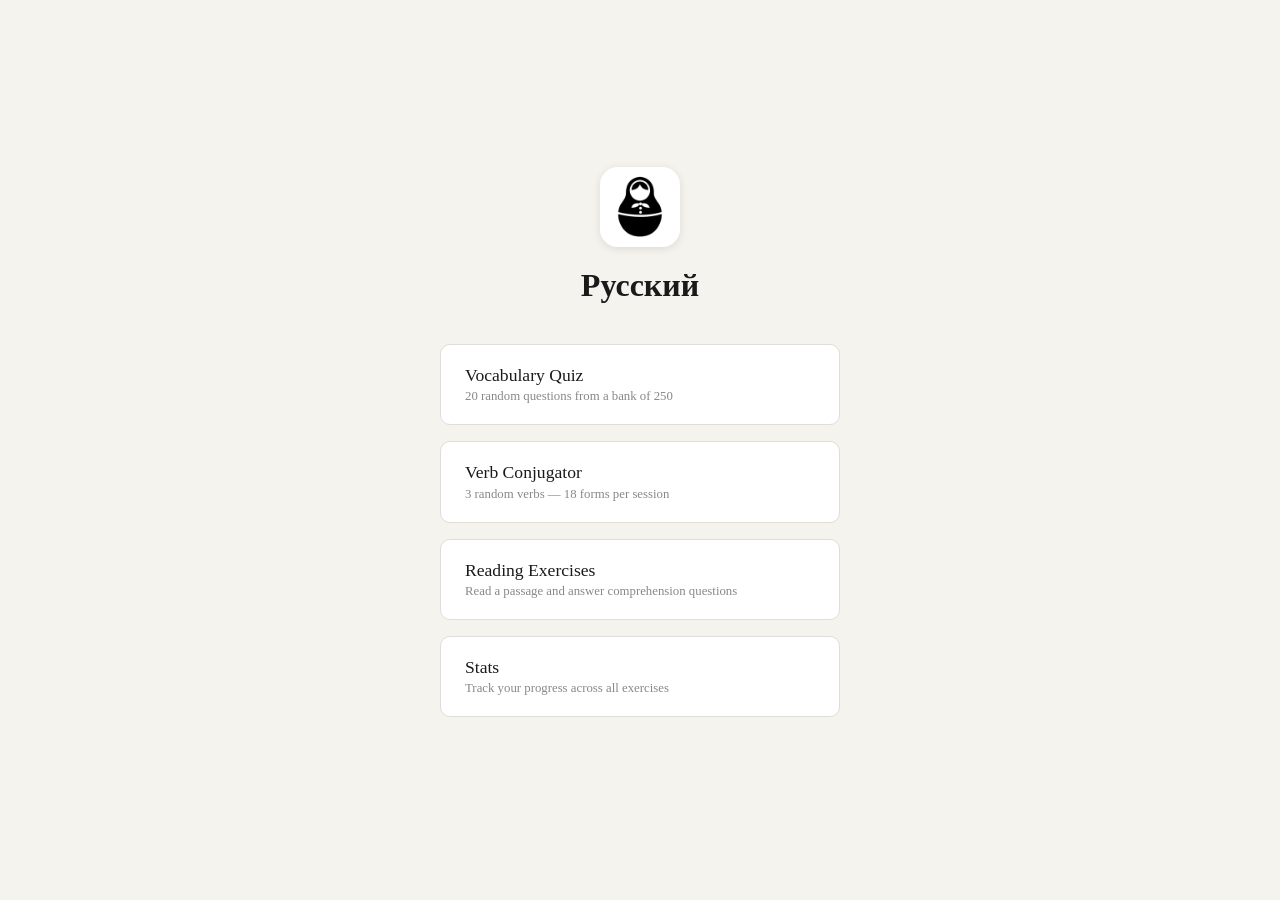
==== index.html @ ade02b37 "Add files via upload" ====
<!DOCTYPE html>
<html lang="en">
<head>
<meta charset="UTF-8">
<meta name="viewport" content="width=device-width, initial-scale=1.0">
<title>Русский</title>
<link rel="manifest" href="manifest.json">
<meta name="apple-mobile-web-app-capable" content="yes">
<meta name="apple-mobile-web-app-status-bar-style" content="default">
<meta name="apple-mobile-web-app-title" content="Русский">
<meta name="theme-color" content="#f5f3ee">
<style>
  * { box-sizing: border-box; margin: 0; padding: 0; }
  body {
    font-family: Georgia, serif;
    background: #f5f3ee;
    color: #1a1a1a;
    min-height: 100vh;
    display: flex;
    align-items: center;
    justify-content: center;
    padding: 2rem 1rem;
  }
  .container { width: 100%; max-width: 400px; text-align: center; }
  h1 { font-size: 2rem; font-weight: bold; margin-bottom: 2.5rem; }
  .app-icon { width: 80px; height: 80px; border-radius: 18px; margin-bottom: 1rem; box-shadow: 0 2px 8px rgba(0,0,0,0.1); }
  .tool-link {
    display: block;
    background: #fff;
    border: 1px solid #e0ddd6;
    border-radius: 10px;
    padding: 1.25rem 1.5rem;
    margin-bottom: 1rem;
    text-decoration: none;
    color: #1a1a1a;
    text-align: left;
    transition: background 0.15s, border-color 0.15s;
  }
  .tool-link:hover { background: #f0ede6; border-color: #bbb; }
  .tool-title { font-size: 1.1rem; margin-bottom: 0.2rem; }
  .tool-desc { font-size: 0.8rem; color: #888; }
</style>
</head>
<body>
<div class="container">
  <img src="icon.png" alt="Русский" class="app-icon">
  <h1>Русский</h1>
  <a class="tool-link" href="ch123_quiz.html">
    <div class="tool-title">Vocabulary Quiz</div>
    <div class="tool-desc">20 random questions from a bank of 250</div>
  </a>
  <a class="tool-link" href="russian_verb_conjugator.html">
    <div class="tool-title">Verb Conjugator</div>
    <div class="tool-desc">3 random verbs — 18 forms per session</div>
  </a>
  <a class="tool-link" href="reading.html">
    <div class="tool-title">Reading Exercises</div>
    <div class="tool-desc">Read a passage and answer comprehension questions</div>
  </a>
  <a class="tool-link" href="stats.html">
    <div class="tool-title">Stats</div>
    <div class="tool-desc">Track your progress across all exercises</div>
  </a>
</div>
<script>
  if ('serviceWorker' in navigator) {
    navigator.serviceWorker.register('/russian-tools/sw.js');
  }
</script>
</body>
</html>
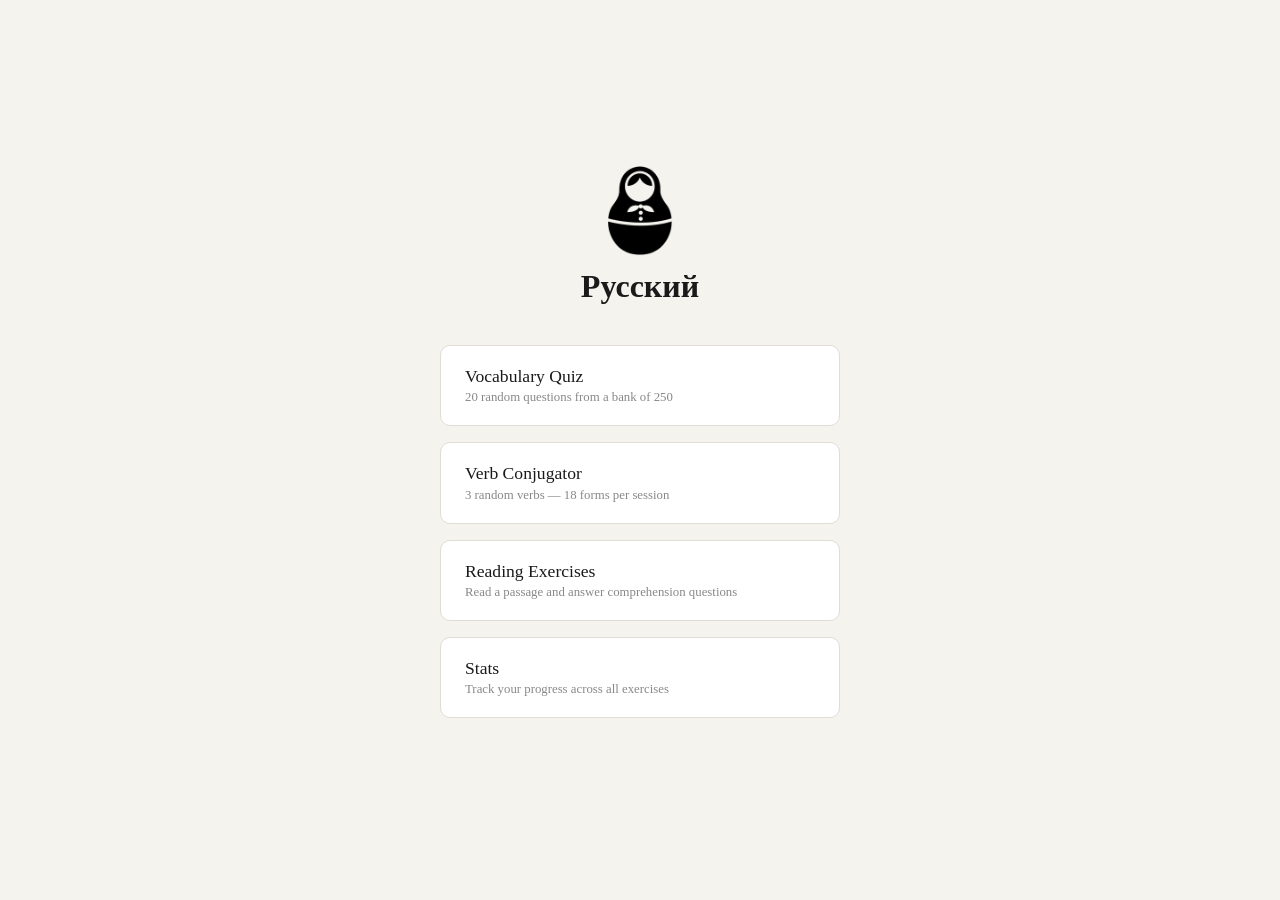
==== commit 891cae26: "Add files via upload" ====
--- a/index.html
+++ b/index.html
@@ -23,7 +23,7 @@
   }
   .container { width: 100%; max-width: 400px; text-align: center; }
   h1 { font-size: 2rem; font-weight: bold; margin-bottom: 2.5rem; }
-  .app-icon { width: 80px; height: 80px; border-radius: 18px; margin-bottom: 1rem; box-shadow: 0 2px 8px rgba(0,0,0,0.1); }
+  .app-icon { width: 90px; height: 90px; margin-bottom: 0.75rem; display: block; margin-left: auto; margin-right: auto; object-fit: contain; }
   .tool-link {
     display: block;
     background: #fff;
@@ -43,7 +43,7 @@
 </head>
 <body>
 <div class="container">
-  <img src="icon.png" alt="Русский" class="app-icon">
+  <img src="matryoshka.png" alt="Русский" class="app-icon">
   <h1>Русский</h1>
   <a class="tool-link" href="ch123_quiz.html">
     <div class="tool-title">Vocabulary Quiz</div>
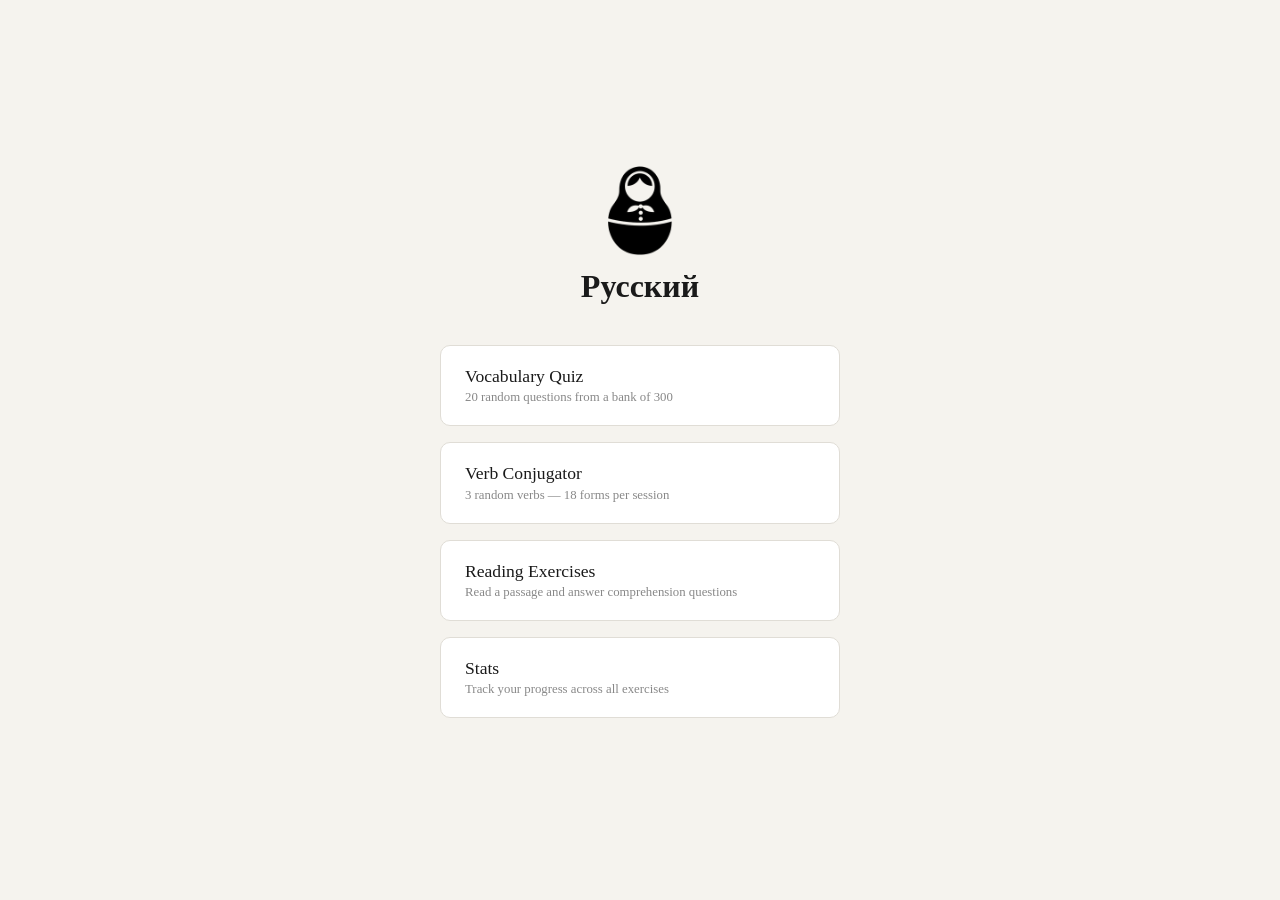
==== commit 2a108881: "Add files via upload" ====
--- a/index.html
+++ b/index.html
@@ -47,7 +47,7 @@
   <h1>Русский</h1>
   <a class="tool-link" href="ch123_quiz.html">
     <div class="tool-title">Vocabulary Quiz</div>
-    <div class="tool-desc">20 random questions from a bank of 250</div>
+    <div class="tool-desc">20 random questions from a bank of 300</div>
   </a>
   <a class="tool-link" href="russian_verb_conjugator.html">
     <div class="tool-title">Verb Conjugator</div>
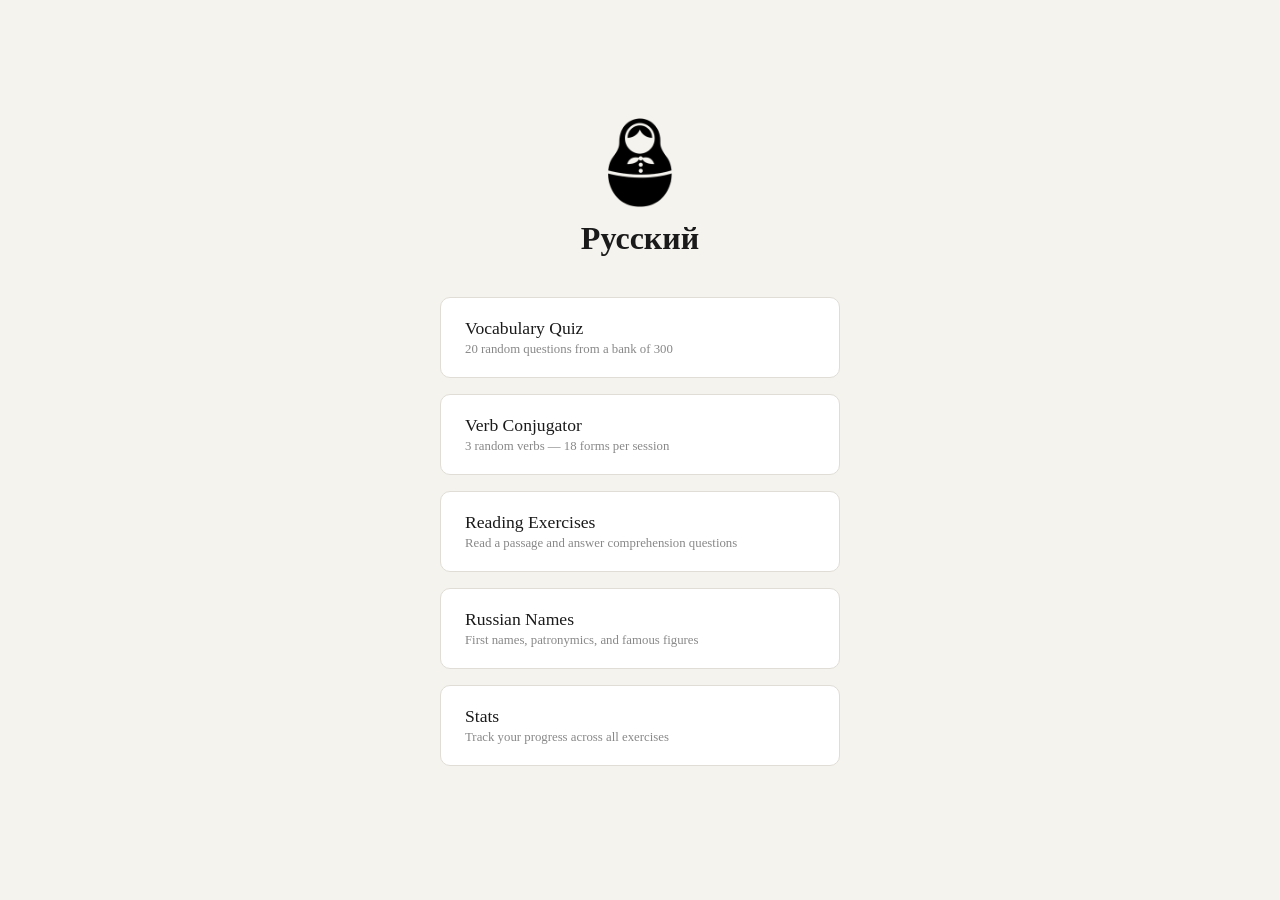
==== commit 51fa1a8b: "Add files via upload" ====
--- a/index.html
+++ b/index.html
@@ -57,6 +57,10 @@
     <div class="tool-title">Reading Exercises</div>
     <div class="tool-desc">Read a passage and answer comprehension questions</div>
   </a>
+  <a class="tool-link" href="names.html">
+    <div class="tool-title">Russian Names</div>
+    <div class="tool-desc">First names, patronymics, and famous figures</div>
+  </a>
   <a class="tool-link" href="stats.html">
     <div class="tool-title">Stats</div>
     <div class="tool-desc">Track your progress across all exercises</div>
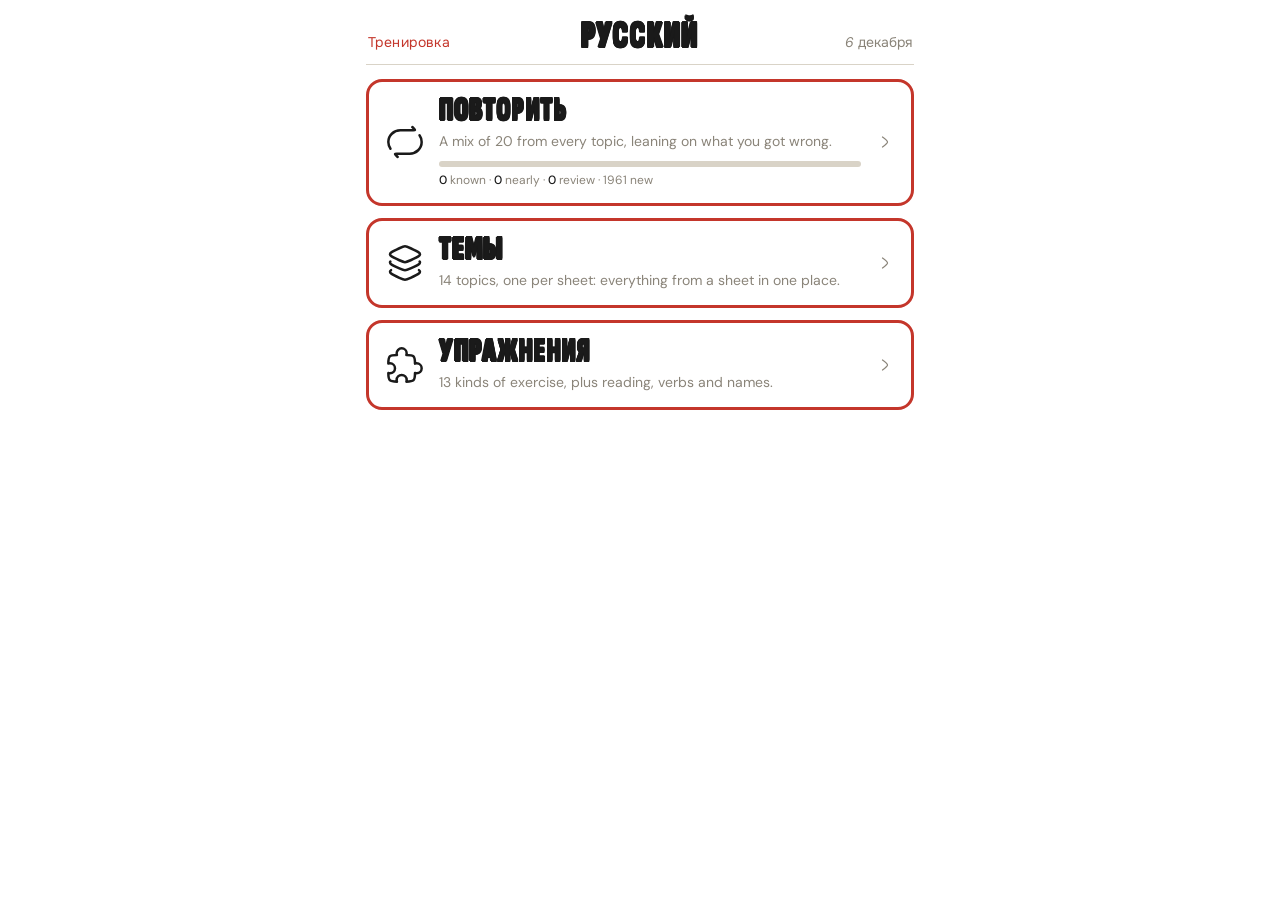
==== commit 4f74d50c: "Add files via upload" ====
--- a/index.html
+++ b/index.html
@@ -1,75 +1,35 @@
 <!DOCTYPE html>
-<html lang="en">
+<html lang="ru">
 <head>
-<meta charset="UTF-8">
-<meta name="viewport" content="width=device-width, initial-scale=1.0">
+<meta charset="utf-8">
+<meta name="viewport" content="width=device-width, initial-scale=1, viewport-fit=cover">
 <title>Русский</title>
 <link rel="manifest" href="manifest.json">
+<link rel="apple-touch-icon" href="icon.png">
 <meta name="apple-mobile-web-app-capable" content="yes">
 <meta name="apple-mobile-web-app-status-bar-style" content="default">
 <meta name="apple-mobile-web-app-title" content="Русский">
-<meta name="theme-color" content="#f5f3ee">
-<style>
-  * { box-sizing: border-box; margin: 0; padding: 0; }
-  body {
-    font-family: Georgia, serif;
-    background: #f5f3ee;
-    color: #1a1a1a;
-    min-height: 100vh;
-    display: flex;
-    align-items: center;
-    justify-content: center;
-    padding: 2rem 1rem;
-  }
-  .container { width: 100%; max-width: 400px; text-align: center; }
-  h1 { font-size: 2rem; font-weight: bold; margin-bottom: 2.5rem; }
-  .app-icon { width: 90px; height: 90px; margin-bottom: 0.75rem; display: block; margin-left: auto; margin-right: auto; object-fit: contain; }
-  .tool-link {
-    display: block;
-    background: #fff;
-    border: 1px solid #e0ddd6;
-    border-radius: 10px;
-    padding: 1.25rem 1.5rem;
-    margin-bottom: 1rem;
-    text-decoration: none;
-    color: #1a1a1a;
-    text-align: left;
-    transition: background 0.15s, border-color 0.15s;
-  }
-  .tool-link:hover { background: #f0ede6; border-color: #bbb; }
-  .tool-title { font-size: 1.1rem; margin-bottom: 0.2rem; }
-  .tool-desc { font-size: 0.8rem; color: #888; }
-</style>
+<meta name="theme-color" content="#ffffff">
+<link rel="stylesheet" href="css/fonts.css">
+<link rel="stylesheet" href="css/app.css">
 </head>
 <body>
-<div class="container">
-  <img src="matryoshka.png" alt="Русский" class="app-icon">
-  <h1>Русский</h1>
-  <a class="tool-link" href="ch123_quiz.html">
-    <div class="tool-title">Vocabulary Quiz</div>
-    <div class="tool-desc">20 random questions from a bank of 300</div>
-  </a>
-  <a class="tool-link" href="russian_verb_conjugator.html">
-    <div class="tool-title">Verb Conjugator</div>
-    <div class="tool-desc">3 random verbs — 18 forms per session</div>
-  </a>
-  <a class="tool-link" href="reading.html">
-    <div class="tool-title">Reading Exercises</div>
-    <div class="tool-desc">Read a passage and answer comprehension questions</div>
-  </a>
-  <a class="tool-link" href="names.html">
-    <div class="tool-title">Russian Names</div>
-    <div class="tool-desc">First names, patronymics, and famous figures</div>
-  </a>
-  <a class="tool-link" href="stats.html">
-    <div class="tool-title">Stats</div>
-    <div class="tool-desc">Track your progress across all exercises</div>
-  </a>
-</div>
+<div class="wrap" id="app"></div>
+<script src="js/icons.js"></script>
+<script src="js/common.js"></script>
+<script src="data/bank.js"></script>
+<script src="data/names.js"></script>
+<script src="js/names-bank.js"></script>
 <script>
-  if ('serviceWorker' in navigator) {
-    navigator.serviceWorker.register('/russian-tools/sw.js');
-  }
+// Home: the three ways in.
+const MONTHS = ['января', 'февраля', 'марта', 'апреля', 'мая', 'июня', 'июля', 'августа', 'сентября', 'октября', 'ноября', 'декабря'];
+const today = new Date();
+const main = BANK.filter(i => i.topic !== 'penguin');
+
+$('#app').innerHTML = header('Русский', `${today.getDate()} ${MONTHS[today.getMonth()]}`, '') +
+  card('quiz.html#review', 'review', 'Повторить', 'A mix of 20 from every topic, leaning on what you got wrong.', bar(progress(NS, main.map(i => i.id)))) +
+  card('topics.html', 'topics', 'Темы', `${TOPICS.length - 1} topics, one per sheet: everything from a sheet in one place.`) +
+  card('exercises.html', 'types', 'Упражнения', `${TYPES.length} kinds of exercise, plus reading, verbs and names.`);
 </script>
 </body>
 </html>
--- a/css/fonts.css
+++ b/css/fonts.css
@@ -0,0 +1,177 @@
+/* House fonts (fontsource), latin + cyrillic subsets. */
+@font-face {
+  font-family: 'DM Sans';
+  font-style: normal;
+  font-display: swap;
+  font-weight: 400;
+  src:url(../fonts/dm-sans-latin-ext-400-normal.woff2) format('woff2');
+  unicode-range: U+0100-02BA,U+02BD-02C5,U+02C7-02CC,U+02CE-02D7,U+02DD-02FF,U+0304,U+0308,U+0329,U+1D00-1DBF,U+1E00-1E9F,U+1EF2-1EFF,U+2020,U+20A0-20AB,U+20AD-20C0,U+2113,U+2C60-2C7F,U+A720-A7FF;
+}
+@font-face {
+  font-family: 'DM Sans';
+  font-style: normal;
+  font-display: swap;
+  font-weight: 400;
+  src:url(../fonts/dm-sans-latin-400-normal.woff2) format('woff2');
+  unicode-range: U+0000-00FF,U+0131,U+0152-0153,U+02BB-02BC,U+02C6,U+02DA,U+02DC,U+0304,U+0308,U+0329,U+2000-206F,U+20AC,U+2122,U+2191,U+2193,U+2212,U+2215,U+FEFF,U+FFFD;
+}
+@font-face {
+  font-family: 'DM Sans';
+  font-style: normal;
+  font-display: swap;
+  font-weight: 500;
+  src:url(../fonts/dm-sans-latin-ext-500-normal.woff2) format('woff2');
+  unicode-range: U+0100-02BA,U+02BD-02C5,U+02C7-02CC,U+02CE-02D7,U+02DD-02FF,U+0304,U+0308,U+0329,U+1D00-1DBF,U+1E00-1E9F,U+1EF2-1EFF,U+2020,U+20A0-20AB,U+20AD-20C0,U+2113,U+2C60-2C7F,U+A720-A7FF;
+}
+@font-face {
+  font-family: 'DM Sans';
+  font-style: normal;
+  font-display: swap;
+  font-weight: 500;
+  src:url(../fonts/dm-sans-latin-500-normal.woff2) format('woff2');
+  unicode-range: U+0000-00FF,U+0131,U+0152-0153,U+02BB-02BC,U+02C6,U+02DA,U+02DC,U+0304,U+0308,U+0329,U+2000-206F,U+20AC,U+2122,U+2191,U+2193,U+2212,U+2215,U+FEFF,U+FFFD;
+}
+@font-face {
+  font-family: 'DM Sans';
+  font-style: italic;
+  font-display: swap;
+  font-weight: 400;
+  src:url(../fonts/dm-sans-latin-ext-400-italic.woff2) format('woff2');
+  unicode-range: U+0100-02BA,U+02BD-02C5,U+02C7-02CC,U+02CE-02D7,U+02DD-02FF,U+0304,U+0308,U+0329,U+1D00-1DBF,U+1E00-1E9F,U+1EF2-1EFF,U+2020,U+20A0-20AB,U+20AD-20C0,U+2113,U+2C60-2C7F,U+A720-A7FF;
+}
+@font-face {
+  font-family: 'DM Sans';
+  font-style: italic;
+  font-display: swap;
+  font-weight: 400;
+  src:url(../fonts/dm-sans-latin-400-italic.woff2) format('woff2');
+  unicode-range: U+0000-00FF,U+0131,U+0152-0153,U+02BB-02BC,U+02C6,U+02DA,U+02DC,U+0304,U+0308,U+0329,U+2000-206F,U+20AC,U+2122,U+2191,U+2193,U+2212,U+2215,U+FEFF,U+FFFD;
+}
+@font-face {
+  font-family: 'Onest';
+  font-style: normal;
+  font-display: swap;
+  font-weight: 400;
+  src:url(../fonts/onest-cyrillic-ext-400-normal.woff2) format('woff2');
+  unicode-range: U+0460-052F,U+1C80-1C8A,U+20B4,U+2DE0-2DFF,U+A640-A69F,U+FE2E-FE2F;
+}
+@font-face {
+  font-family: 'Onest';
+  font-style: normal;
+  font-display: swap;
+  font-weight: 400;
+  src:url(../fonts/onest-cyrillic-400-normal.woff2) format('woff2');
+  unicode-range: U+0301,U+0400-045F,U+0490-0491,U+04B0-04B1,U+2116;
+}
+@font-face {
+  font-family: 'Onest';
+  font-style: normal;
+  font-display: swap;
+  font-weight: 400;
+  src:url(../fonts/onest-latin-ext-400-normal.woff2) format('woff2');
+  unicode-range: U+0100-02BA,U+02BD-02C5,U+02C7-02CC,U+02CE-02D7,U+02DD-02FF,U+0304,U+0308,U+0329,U+1D00-1DBF,U+1E00-1E9F,U+1EF2-1EFF,U+2020,U+20A0-20AB,U+20AD-20C0,U+2113,U+2C60-2C7F,U+A720-A7FF;
+}
+@font-face {
+  font-family: 'Onest';
+  font-style: normal;
+  font-display: swap;
+  font-weight: 400;
+  src:url(../fonts/onest-latin-400-normal.woff2) format('woff2');
+  unicode-range: U+0000-00FF,U+0131,U+0152-0153,U+02BB-02BC,U+02C6,U+02DA,U+02DC,U+0304,U+0308,U+0329,U+2000-206F,U+20AC,U+2122,U+2191,U+2193,U+2212,U+2215,U+FEFF,U+FFFD;
+}
+@font-face {
+  font-family: 'Onest';
+  font-style: normal;
+  font-display: swap;
+  font-weight: 500;
+  src:url(../fonts/onest-cyrillic-ext-500-normal.woff2) format('woff2');
+  unicode-range: U+0460-052F,U+1C80-1C8A,U+20B4,U+2DE0-2DFF,U+A640-A69F,U+FE2E-FE2F;
+}
+@font-face {
+  font-family: 'Onest';
+  font-style: normal;
+  font-display: swap;
+  font-weight: 500;
+  src:url(../fonts/onest-cyrillic-500-normal.woff2) format('woff2');
+  unicode-range: U+0301,U+0400-045F,U+0490-0491,U+04B0-04B1,U+2116;
+}
+@font-face {
+  font-family: 'Onest';
+  font-style: normal;
+  font-display: swap;
+  font-weight: 500;
+  src:url(../fonts/onest-latin-ext-500-normal.woff2) format('woff2');
+  unicode-range: U+0100-02BA,U+02BD-02C5,U+02C7-02CC,U+02CE-02D7,U+02DD-02FF,U+0304,U+0308,U+0329,U+1D00-1DBF,U+1E00-1E9F,U+1EF2-1EFF,U+2020,U+20A0-20AB,U+20AD-20C0,U+2113,U+2C60-2C7F,U+A720-A7FF;
+}
+@font-face {
+  font-family: 'Onest';
+  font-style: normal;
+  font-display: swap;
+  font-weight: 500;
+  src:url(../fonts/onest-latin-500-normal.woff2) format('woff2');
+  unicode-range: U+0000-00FF,U+0131,U+0152-0153,U+02BB-02BC,U+02C6,U+02DA,U+02DC,U+0304,U+0308,U+0329,U+2000-206F,U+20AC,U+2122,U+2191,U+2193,U+2212,U+2215,U+FEFF,U+FFFD;
+}
+@font-face {
+  font-family: 'Sofia Sans Extra Condensed';
+  font-style: normal;
+  font-display: swap;
+  font-weight: 900;
+  src:url(../fonts/sofia-sans-extra-condensed-cyrillic-ext-900-normal.woff2) format('woff2');
+  unicode-range: U+0460-052F,U+1C80-1C8A,U+20B4,U+2DE0-2DFF,U+A640-A69F,U+FE2E-FE2F;
+}
+@font-face {
+  font-family: 'Sofia Sans Extra Condensed';
+  font-style: normal;
+  font-display: swap;
+  font-weight: 900;
+  src:url(../fonts/sofia-sans-extra-condensed-cyrillic-900-normal.woff2) format('woff2');
+  unicode-range: U+0301,U+0400-045F,U+0490-0491,U+04B0-04B1,U+2116;
+}
+@font-face {
+  font-family: 'Sofia Sans Extra Condensed';
+  font-style: normal;
+  font-display: swap;
+  font-weight: 900;
+  src:url(../fonts/sofia-sans-extra-condensed-latin-ext-900-normal.woff2) format('woff2');
+  unicode-range: U+0100-02BA,U+02BD-02C5,U+02C7-02CC,U+02CE-02D7,U+02DD-02FF,U+0304,U+0308,U+0329,U+1D00-1DBF,U+1E00-1E9F,U+1EF2-1EFF,U+2020,U+20A0-20AB,U+20AD-20C0,U+2113,U+2C60-2C7F,U+A720-A7FF;
+}
+@font-face {
+  font-family: 'Sofia Sans Extra Condensed';
+  font-style: normal;
+  font-display: swap;
+  font-weight: 900;
+  src:url(../fonts/sofia-sans-extra-condensed-latin-900-normal.woff2) format('woff2');
+  unicode-range: U+0000-00FF,U+0131,U+0152-0153,U+02BB-02BC,U+02C6,U+02DA,U+02DC,U+0304,U+0308,U+0329,U+2000-206F,U+20AC,U+2122,U+2191,U+2193,U+2212,U+2215,U+FEFF,U+FFFD;
+}
+@font-face {
+  font-family: 'Pacifico';
+  font-style: normal;
+  font-display: swap;
+  font-weight: 400;
+  src:url(../fonts/pacifico-cyrillic-ext-400-normal.woff2) format('woff2');
+  unicode-range: U+0460-052F,U+1C80-1C8A,U+20B4,U+2DE0-2DFF,U+A640-A69F,U+FE2E-FE2F;
+}
+@font-face {
+  font-family: 'Pacifico';
+  font-style: normal;
+  font-display: swap;
+  font-weight: 400;
+  src:url(../fonts/pacifico-cyrillic-400-normal.woff2) format('woff2');
+  unicode-range: U+0301,U+0400-045F,U+0490-0491,U+04B0-04B1,U+2116;
+}
+@font-face {
+  font-family: 'Pacifico';
+  font-style: normal;
+  font-display: swap;
+  font-weight: 400;
+  src:url(../fonts/pacifico-latin-ext-400-normal.woff2) format('woff2');
+  unicode-range: U+0100-02BA,U+02BD-02C5,U+02C7-02CC,U+02CE-02D7,U+02DD-02FF,U+0304,U+0308,U+0329,U+1D00-1DBF,U+1E00-1E9F,U+1EF2-1EFF,U+2020,U+20A0-20AB,U+20AD-20C0,U+2113,U+2C60-2C7F,U+A720-A7FF;
+}
+@font-face {
+  font-family: 'Pacifico';
+  font-style: normal;
+  font-display: swap;
+  font-weight: 400;
+  src:url(../fonts/pacifico-latin-400-normal.woff2) format('woff2');
+  unicode-range: U+0000-00FF,U+0131,U+0152-0153,U+02BB-02BC,U+02C6,U+02DA,U+02DC,U+0304,U+0308,U+0329,U+2000-206F,U+20AC,U+2122,U+2191,U+2193,U+2212,U+2215,U+FEFF,U+FFFD;
+}
--- a/css/app.css
+++ b/css/app.css
@@ -0,0 +1,212 @@
+/* Русский — app styles. Same visual system as the printed sheets:
+   red bordered sections, Sofia Sans headings, DM Sans for English, Onest for Russian. */
+:root {
+  --accent: #c4362b; --ink: #1a1a1a; --dim: #8a8479; --rule: #d9d3c7; --paper: #fff;
+  --soft: #f6f3ee; --radius: 16px; --shell: 3px;
+}
+* { box-sizing: border-box; margin: 0; padding: 0; font-synthesis: none; -webkit-tap-highlight-color: transparent; }
+html { -webkit-text-size-adjust: 100%; }
+body { font-family: 'DM Sans', 'Onest', system-ui, sans-serif; font-size: 16px; line-height: 1.4; color: var(--ink);
+  background: var(--paper); min-height: 100vh; }
+b, strong { font-weight: 500; }
+button, input { font: inherit; color: inherit; }
+button { cursor: pointer; background: none; border: none; }
+a { color: inherit; text-decoration: none; }
+[hidden] { display: none !important; }
+
+.ru { font-family: 'Onest', 'DM Sans', sans-serif; }
+.en { font-family: 'DM Sans', 'Onest', sans-serif; }
+.dim { color: var(--dim); }
+.red { color: var(--accent); }
+.hw { font-family: 'Pacifico', cursive; font-weight: 400; }
+
+/* Display headings: Sofia Sans Extra Condensed Black, uppercase, outlined in its own colour, stretched upwards. */
+.disp { font-family: 'Sofia Sans Extra Condensed', sans-serif; font-weight: 900; text-transform: uppercase;
+  letter-spacing: 0.035em; line-height: 1; display: inline-block; transform: scaleY(1.12); transform-origin: 50% 80%;
+  text-shadow: 0.0225em 0 0 currentColor, -0.0225em 0 0 currentColor, 0 0.0225em 0 currentColor, 0 -0.0225em 0 currentColor,
+    0.0159em 0.0159em 0 currentColor, -0.0159em 0.0159em 0 currentColor, 0.0159em -0.0159em 0 currentColor, -0.0159em -0.0159em 0 currentColor; }
+
+.wrap { max-width: 580px; margin: 0 auto;
+  padding: calc(14px + env(safe-area-inset-top)) calc(16px + env(safe-area-inset-right)) calc(40px + env(safe-area-inset-bottom)) calc(16px + env(safe-area-inset-left)); }
+
+/* Header: red context left, title centre, grey italic right, over a thin rule. */
+.top { display: grid; grid-template-columns: 1fr auto 1fr; align-items: baseline; column-gap: 10px;
+  padding: 6px 2px 10px; border-bottom: 1px solid var(--rule); margin-bottom: 14px; }
+.top .left { justify-self: start; color: var(--accent); font-size: 14px; letter-spacing: 0.03em; display: inline-flex; align-items: center; gap: 3px; }
+.top .left .ic { width: 16px; height: 16px; }
+.top h1 { font-size: 34px; text-align: center; white-space: nowrap; }
+.top .right { justify-self: end; color: var(--dim); font-size: 14px; font-style: italic; white-space: nowrap; }
+
+.track { height: 3px; background: var(--rule); border-radius: 2px; overflow: hidden; margin: -6px 0 16px; }
+.track > i { display: block; height: 100%; width: 0; background: var(--accent); transition: width 0.3s; }
+
+/* Sections: red bordered boxes with a centred heading. */
+.box { border: var(--shell) solid var(--accent); border-radius: var(--radius); padding: 12px 16px 18px; margin-bottom: 16px; background: var(--paper); }
+.sh { text-align: center; margin-bottom: 14px; }
+.sh h2 { display: flex; align-items: center; justify-content: center; gap: 9px; font-weight: 400; font-size: 23px; }
+.disc { width: 26px; height: 26px; border-radius: 50%; background: var(--accent); color: #fff; font-weight: 500; font-size: 14px;
+  display: inline-flex; align-items: center; justify-content: center; flex: none; }
+.nw { color: var(--accent); font-size: 15px; }
+.dv { width: 1px; height: 20px; background: var(--rule); display: inline-block; }
+.sh p { margin-top: 6px; font-size: 14px; }
+.sh p i { color: var(--dim); }
+
+.ic { display: inline-block; width: 22px; height: 22px; flex: none; }
+.ic svg { width: 100%; height: 100%; display: block; }
+
+/* Prompt */
+.prompt { text-align: center; margin: 6px 0 18px; line-height: 1.2; }
+.prompt .ru { font-size: 34px; }
+.prompt .en { font-size: 24px; }
+.prompt .hw { font-size: 40px; line-height: 1.5; }
+.prompt .ctx { display: block; margin-top: 8px; font-size: 14px; color: var(--dim); font-style: italic; font-family: 'DM Sans', sans-serif; }
+
+/* Multiple choice: a) b) c) d) */
+.opts { display: grid; grid-template-columns: 1fr 1fr; gap: 8px; }
+.opts.one { grid-template-columns: 1fr; }
+.opt { text-align: left; border: 1px solid var(--rule); border-radius: 10px; padding: 11px 12px; font-size: 17px; line-height: 1.3;
+  display: flex; gap: 8px; align-items: baseline; transition: background 0.12s, border-color 0.12s, opacity 0.2s; background: var(--paper); }
+.opt .l { color: var(--dim); font-size: 14px; flex: none; }
+.opt:not(:disabled):active { background: var(--soft); }
+@media (hover: hover) { .opt:not(:disabled):hover { border-color: var(--ink); } }
+.opt.right { background: var(--ink); border-color: var(--ink); color: #fff; }
+.opt.right .l { color: #fff; opacity: 0.7; }
+.opt.wrong { border-color: var(--accent); color: var(--accent); }
+.opt.wrong .l { color: var(--accent); }
+.opts.done .opt:not(.right):not(.wrong) { opacity: 0.45; }
+
+/* Feedback line and info block */
+.fb { display: flex; align-items: center; gap: 8px; margin-top: 14px; font-size: 16px; }
+.fb .ic { width: 22px; height: 22px; }
+.fb.ok { color: var(--ink); }
+.fb.no { color: var(--accent); }
+.fb.shown { color: var(--dim); }
+.info { margin-top: 12px; border-top: 1px dashed var(--rule); padding-top: 10px; display: grid; gap: 8px; }
+.info .lab { font-size: 12px; color: var(--accent); letter-spacing: 0.05em; }
+.info .val { font-size: 16px; }
+.info .val .en { color: var(--dim); font-style: italic; font-size: 15px; }
+
+/* Buttons */
+.btns { display: flex; gap: 10px; justify-content: flex-end; flex-wrap: wrap; margin-top: 16px; }
+.btns.centre { justify-content: center; }
+.btn { display: inline-flex; align-items: center; gap: 6px; border-radius: 10px; padding: 11px 18px; font-weight: 500; font-size: 16px;
+  background: var(--accent); color: #fff; border: 1.5px solid var(--accent); }
+.btn .ic { width: 18px; height: 18px; }
+.btn.ghost { background: var(--paper); color: var(--ink); border-color: var(--ink); }
+.btn.quiet { background: var(--paper); color: var(--dim); border-color: var(--rule); font-weight: 400; }
+.btn:disabled { opacity: 0.45; }
+
+/* Answer lines (typed answers): solid ink line, like the sheets */
+.line-in { width: 100%; border: none; border-bottom: 1.5px solid var(--ink); background: transparent; border-radius: 0;
+  font-family: 'Onest', sans-serif; font-size: 21px; padding: 6px 2px 5px; outline: none; }
+.line-in:focus { border-bottom-color: var(--accent); }
+.line-in.ok { border-bottom-color: var(--ink); }
+.line-in.no { color: var(--accent); border-bottom-color: var(--accent); }
+.line-in.shown { color: var(--dim); font-style: italic; }
+.line-in::placeholder { color: var(--rule); }
+
+/* Results */
+.results { text-align: center; padding: 6px 0 4px; }
+.results img { width: 132px; height: 132px; display: block; margin: 0 auto 6px; }
+.results .score { font-size: 54px; }
+.results .sh { margin-top: 8px; }
+.results .msg { margin-top: 10px; color: var(--dim); font-style: italic; }
+
+/* Home */
+.card { display: flex; gap: 14px; align-items: center; border: var(--shell) solid var(--accent); border-radius: var(--radius);
+  padding: 14px 16px; margin-bottom: 12px; transition: background 0.12s; }
+.card:active { background: var(--soft); }
+.card > .ic { width: 40px; height: 40px; }
+.card .t { flex: 1; min-width: 0; }
+.card h2 { font-size: 30px; font-weight: 400; }
+.card .d { font-size: 14px; color: var(--dim); margin-top: 6px; }
+.card .go { width: 20px; height: 20px; color: var(--dim); }
+.prog { margin-top: 9px; }
+.prog .bar { display: flex; height: 6px; border-radius: 3px; overflow: hidden; background: var(--rule); }
+.prog .bar i { display: block; height: 100%; }
+.prog .k { font-size: 12px; color: var(--dim); margin-top: 5px; }
+.prog .k b { font-weight: 500; color: var(--ink); }
+.m1 { background: var(--ink); } .m2 { background: var(--dim); } .m3 { background: var(--accent); }
+.foot { text-align: center; color: var(--dim); font-size: 13px; margin-top: 18px; font-style: italic; }
+
+/* Reading */
+.passage .title { text-align: center; font-size: 20px; margin-bottom: 4px; }
+.passage .intro { text-align: center; font-size: 14px; color: var(--dim); font-style: italic; margin-bottom: 12px; }
+.dl { display: flex; gap: 8px; font-size: 18px; line-height: 1.5; margin-bottom: 4px; }
+.dl .sp { color: var(--accent); width: 18px; flex: none; font-family: 'Onest', sans-serif; }
+.gw { border-bottom: 1.5px dotted var(--dim); cursor: pointer; white-space: nowrap; }
+.gw.on { background: var(--soft); border-bottom-color: var(--accent); border-radius: 3px; }
+.gloss { margin-top: 12px; border-top: 1px dashed var(--rule); padding-top: 9px; font-size: 15px; min-height: 2.6em; color: var(--dim); text-align: center; }
+.gloss .ru { color: var(--ink); font-size: 18px; margin-right: 6px; }
+.gloss .en { font-style: italic; }
+.qn { display: flex; gap: 8px; margin: 14px 0 8px; font-size: 16px; }
+.qn:first-of-type { margin-top: 0; }
+.qn .n { color: var(--dim); width: 20px; text-align: right; flex: none; font-size: 14px; padding-top: 1px; }
+.keys { font-size: 15px; line-height: 1.8; text-align: center; }
+.keys .ru { font-size: 17px; }
+.keys .kw { white-space: nowrap; }
+.keys .sep { color: var(--rule); margin: 0 6px; }
+
+/* Verbs */
+.verb { text-align: center; margin-bottom: 14px; }
+.verb .inf { font-size: 36px; display: inline-flex; align-items: center; gap: 8px; }
+.verb .tr { color: var(--dim); font-style: italic; margin-top: 2px; }
+.verb .stem { margin-top: 10px; font-size: 15px; min-height: 1.5em; }
+.speak { width: 30px; height: 30px; color: var(--dim); display: inline-flex; align-items: center; justify-content: center; border-radius: 8px; }
+.speak .ic { width: 22px; height: 22px; }
+.speak:active { background: var(--soft); }
+.conj { display: grid; gap: 6px; }
+.crow { display: grid; grid-template-columns: 74px 1fr 26px 30px; align-items: end; gap: 8px; }
+.crow .p { color: var(--accent); font-family: 'Onest', sans-serif; font-size: 18px; padding-bottom: 8px; }
+.crow .mark { padding-bottom: 8px; display: flex; justify-content: center; }
+.crow .mark .ic { width: 20px; height: 20px; }
+.crow .mark.ok { color: var(--ink); } .crow .mark.no { color: var(--accent); } .crow .mark.shown { color: var(--dim); }
+.crow .speak { visibility: hidden; margin-bottom: 4px; }
+.crow .speak.on { visibility: visible; }
+
+/* Names */
+.fact { margin-top: 12px; border-top: 1px dashed var(--rule); padding-top: 10px; font-size: 15px; line-height: 1.5; }
+.answer { margin-top: 8px; color: var(--accent); font-size: 16px; }
+.answer .ru { font-size: 19px; }
+.inrow { display: flex; gap: 10px; align-items: end; }
+.inrow .line-in { flex: 1; }
+
+/* Stress marks: an accent drawn over the vowel (as on the notes sheets) */
+.st { position: relative; }
+.st::after { content: '\00B4'; position: absolute; left: 0; right: 0; text-align: center; top: 0.06em; font-family: 'DM Sans', sans-serif;
+  font-weight: 400; font-style: normal; line-height: 1; font-size: 1em; }
+.st.up::after { top: -0.2em; }
+
+/* Prompt kinds */
+.prompt .ru.long { font-size: 24px; line-height: 1.35; display: block; }
+.prompt .en.long { font-size: 19px; line-height: 1.35; display: block; }
+.prompt .pic { display: block; width: 92px; height: 92px; margin: 2px auto 0; color: var(--ink); }
+.prompt .pic svg { width: 100%; height: 100%; }
+.prompt .big { font-family: 'Onest', sans-serif; font-size: 44px; letter-spacing: 0.04em; display: block; line-height: 1.2; }
+.prompt .lines { text-align: left; display: inline-block; max-width: 100%; }
+.prompt .lines .dl { font-size: 19px; }
+.prompt .lines .sp { width: auto; min-width: 22px; margin-right: 4px; }
+.gap { display: inline-block; width: 3.2em; border-bottom: 2px solid var(--accent); margin: 0 2px; vertical-align: -0.1em; height: 1em; }
+.ticket { font-family: 'Onest', sans-serif; font-size: 13px; letter-spacing: 0.03em; border: 1.5px dashed var(--dim); border-radius: 8px;
+  padding: 8px 12px; margin: 0 auto 14px; display: inline-block; text-align: left; line-height: 1.6; color: var(--ink); }
+.prompt .ticket + .en { display: block; }
+
+/* Lists of topics and exercise types */
+.list { display: grid; }
+.item { display: flex; align-items: center; gap: 10px; border-top: 1px solid var(--rule); padding: 11px 2px; }
+.item:first-child { border-top: none; padding-top: 2px; }
+.item:active { background: var(--soft); }
+.item .n { color: var(--dim); font-size: 14px; width: 22px; text-align: right; flex: none; align-self: flex-start; padding-top: 2px; }
+.item .t { flex: 1; min-width: 0; }
+.item .nm .ru { font-size: 18px; }
+.item .nm .dim { font-size: 13px; }
+.item .prog { margin-top: 6px; }
+.item .go { width: 18px; height: 18px; color: var(--dim); }
+.top h1 { font-size: clamp(24px, 8vw, 34px); }
+.prompt .ctx .en, .prompt .ctx .ru { font-size: inherit; }
+
+/* Colour swatches and flags */
+.prompt .swatch { display: block; width: 92px; height: 92px; border-radius: 50%; margin: 2px auto 0; border: 1.5px solid var(--rule); }
+.prompt .flag { display: flex; width: 132px; height: 88px; margin: 2px auto 0; border: 1.5px solid var(--rule); border-radius: 4px; overflow: hidden; }
+.prompt .flag.h { flex-direction: column; }
+.prompt .flag i { flex: 1; }
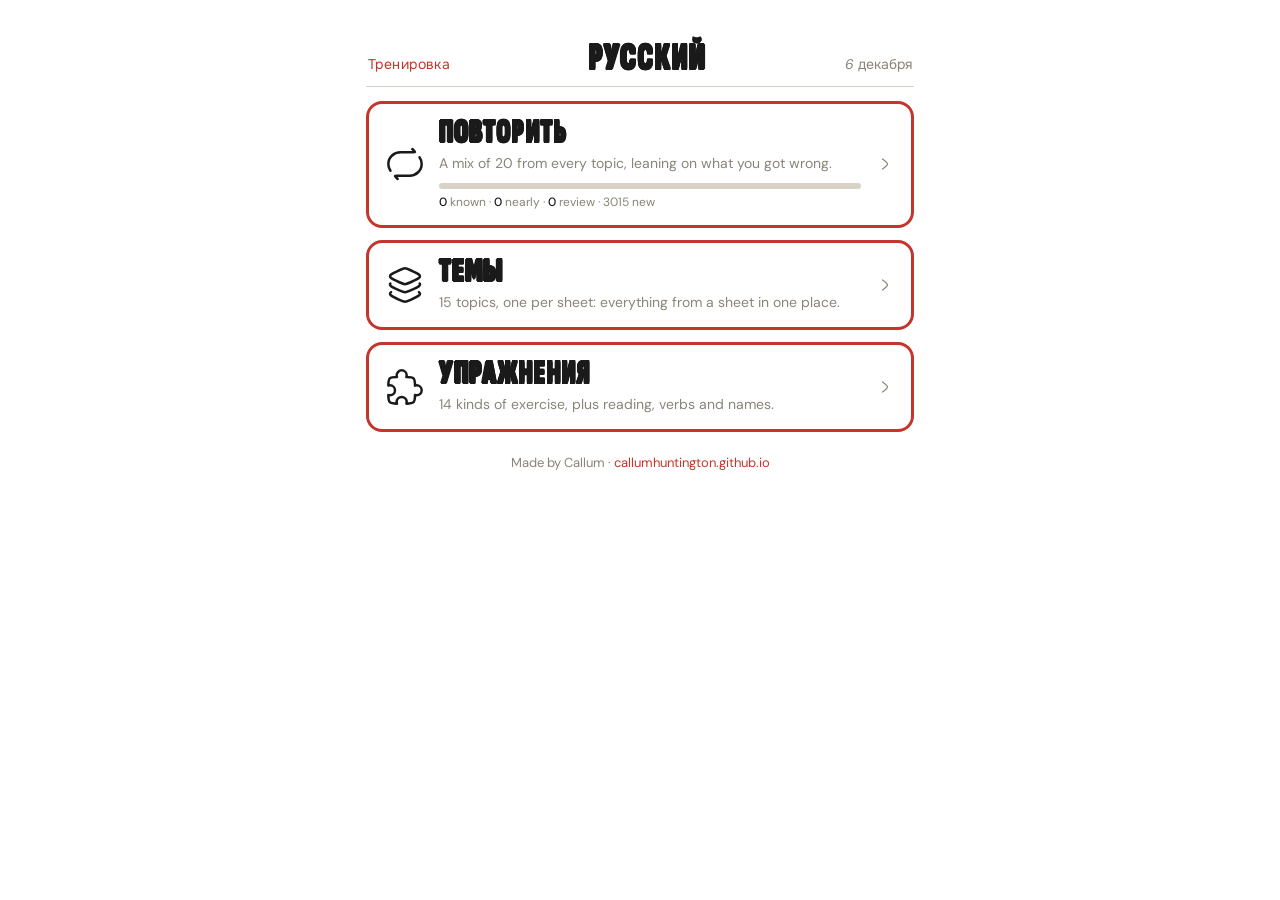
==== commit 75e20e9b: "Add files via upload" ====
--- a/index.html
+++ b/index.html
@@ -29,7 +29,8 @@
 $('#app').innerHTML = header('Русский', `${today.getDate()} ${MONTHS[today.getMonth()]}`, '') +
   card('quiz.html#review', 'review', 'Повторить', 'A mix of 20 from every topic, leaning on what you got wrong.', bar(progress(NS, main.map(i => i.id)))) +
   card('topics.html', 'topics', 'Темы', `${TOPICS.length - 1} topics, one per sheet: everything from a sheet in one place.`) +
-  card('exercises.html', 'types', 'Упражнения', `${TYPES.length} kinds of exercise, plus reading, verbs and names.`);
+  card('exercises.html', 'types', 'Упражнения', `${TYPES.length} kinds of exercise, plus reading, verbs and names.`) +
+  '<a class="site" href="https://callumhuntington.github.io/">Made by Callum · <span>callumhuntington.github.io</span></a>';
 </script>
 </body>
 </html>
--- a/css/app.css
+++ b/css/app.css
@@ -27,14 +27,14 @@
     0.0159em 0.0159em 0 currentColor, -0.0159em 0.0159em 0 currentColor, 0.0159em -0.0159em 0 currentColor, -0.0159em -0.0159em 0 currentColor; }
 
 .wrap { max-width: 580px; margin: 0 auto;
-  padding: calc(14px + env(safe-area-inset-top)) calc(16px + env(safe-area-inset-right)) calc(40px + env(safe-area-inset-bottom)) calc(16px + env(safe-area-inset-left)); }
+  padding: calc(36px + env(safe-area-inset-top)) calc(16px + env(safe-area-inset-right)) calc(40px + env(safe-area-inset-bottom)) calc(16px + env(safe-area-inset-left)); }
 
 /* Header: red context left, title centre, grey italic right, over a thin rule. */
-.top { display: grid; grid-template-columns: 1fr auto 1fr; align-items: baseline; column-gap: 10px;
+.top { display: grid; grid-template-columns: auto minmax(0, 1fr) auto; align-items: baseline; column-gap: 10px;
   padding: 6px 2px 10px; border-bottom: 1px solid var(--rule); margin-bottom: 14px; }
 .top .left { justify-self: start; color: var(--accent); font-size: 14px; letter-spacing: 0.03em; display: inline-flex; align-items: center; gap: 3px; }
 .top .left .ic { width: 16px; height: 16px; }
-.top h1 { font-size: 34px; text-align: center; white-space: nowrap; }
+.top h1 { font-size: 34px; text-align: center; white-space: nowrap; min-width: 0; }
 .top .right { justify-self: end; color: var(--dim); font-size: 14px; font-style: italic; white-space: nowrap; }
 
 .track { height: 3px; background: var(--rule); border-radius: 2px; overflow: hidden; margin: -6px 0 16px; }
@@ -210,3 +210,16 @@
 .prompt .flag { display: flex; width: 132px; height: 88px; margin: 2px auto 0; border: 1.5px solid var(--rule); border-radius: 4px; overflow: hidden; }
 .prompt .flag.h { flex-direction: column; }
 .prompt .flag i { flex: 1; }
+
+.site { display: block; text-align: center; color: var(--dim); font-size: 13px; margin-top: 22px; }
+.site span { color: var(--accent); }
+
+/* Typed adjective endings */
+.end-in { font: inherit; width: 2.3em; border: none; border-bottom: 2px solid var(--accent); border-radius: 0; background: var(--soft);
+  text-align: center; padding: 0 2px; margin: 0 1px; outline: none; color: var(--ink); font-size: max(1em, 16px); vertical-align: baseline; }
+.end-in:focus { background: #fbeae8; }
+.end { border-bottom: 2px solid var(--ink); padding: 0 2px; margin: 0 1px; }
+.end.no { border-bottom-color: var(--accent); }
+.end s { color: var(--accent); text-decoration-thickness: 2px; margin-right: 4px; }
+.typed-hint { text-align: center; color: var(--dim); font-size: 14px; font-style: italic; margin: -4px 0 4px; }
+.btn:focus { outline: none; }
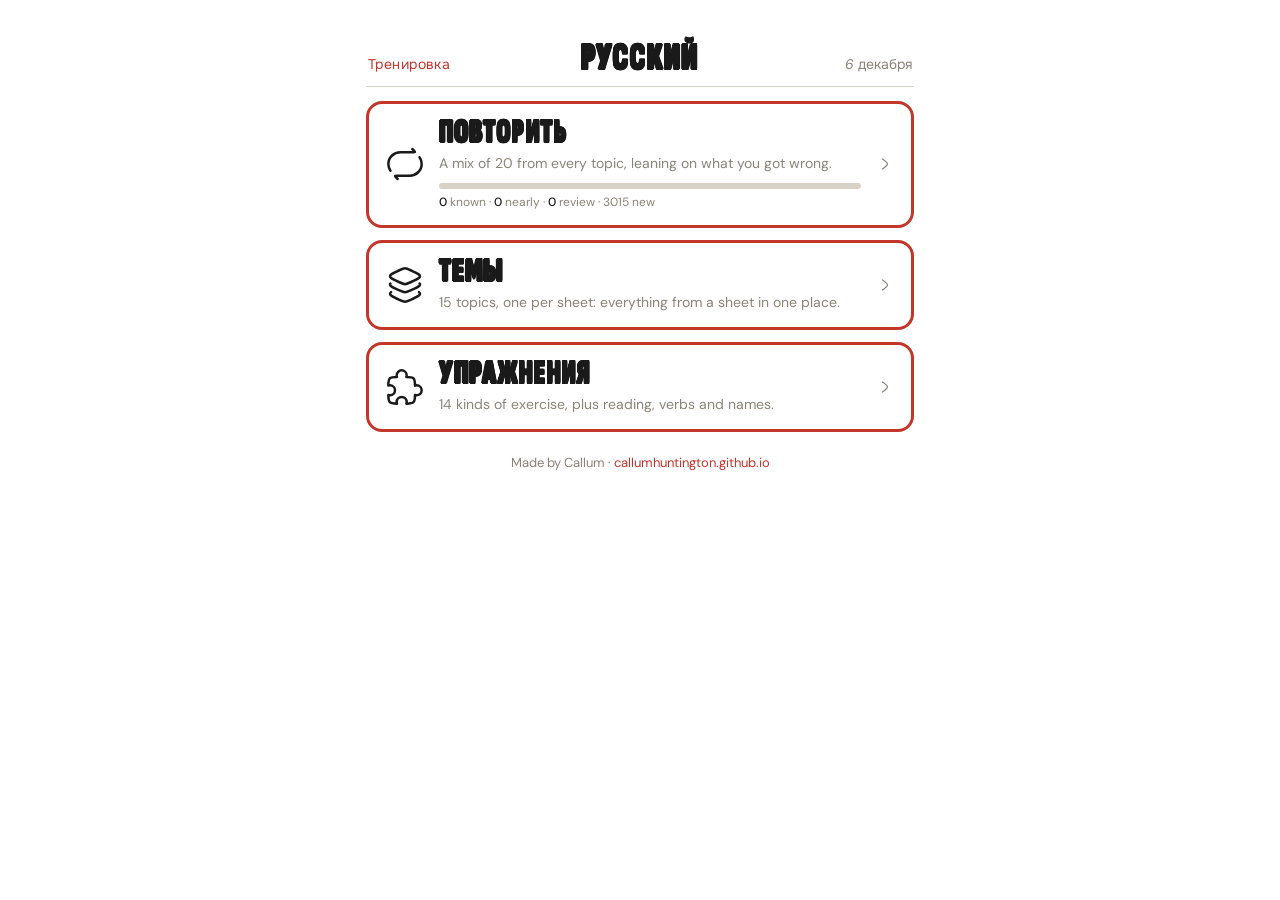
==== commit 67215626: "Add files via upload" ====
--- a/index.html
+++ b/index.html
@@ -10,16 +10,16 @@
 <meta name="apple-mobile-web-app-status-bar-style" content="default">
 <meta name="apple-mobile-web-app-title" content="Русский">
 <meta name="theme-color" content="#ffffff">
-<link rel="stylesheet" href="css/fonts.css">
-<link rel="stylesheet" href="css/app.css">
+<link rel="stylesheet" href="css/fonts.css?v=3.6">
+<link rel="stylesheet" href="css/app.css?v=3.6">
 </head>
 <body>
 <div class="wrap" id="app"></div>
-<script src="js/icons.js"></script>
-<script src="js/common.js"></script>
-<script src="data/bank.js"></script>
-<script src="data/names.js"></script>
-<script src="js/names-bank.js"></script>
+<script src="js/icons.js?v=3.6"></script>
+<script src="js/common.js?v=3.6"></script>
+<script src="data/bank.js?v=3.6"></script>
+<script src="data/names.js?v=3.6"></script>
+<script src="js/names-bank.js?v=3.6"></script>
 <script>
 // Home: the three ways in.
 const MONTHS = ['января', 'февраля', 'марта', 'апреля', 'мая', 'июня', 'июля', 'августа', 'сентября', 'октября', 'ноября', 'декабря'];
--- a/css/app.css
+++ b/css/app.css
@@ -30,7 +30,7 @@
   padding: calc(36px + env(safe-area-inset-top)) calc(16px + env(safe-area-inset-right)) calc(40px + env(safe-area-inset-bottom)) calc(16px + env(safe-area-inset-left)); }
 
 /* Header: red context left, title centre, grey italic right, over a thin rule. */
-.top { display: grid; grid-template-columns: auto minmax(0, 1fr) auto; align-items: baseline; column-gap: 10px;
+.top { display: grid; grid-template-columns: minmax(0, 1fr) auto minmax(0, 1fr); align-items: baseline; column-gap: 10px;
   padding: 6px 2px 10px; border-bottom: 1px solid var(--rule); margin-bottom: 14px; }
 .top .left { justify-self: start; color: var(--accent); font-size: 14px; letter-spacing: 0.03em; display: inline-flex; align-items: center; gap: 3px; }
 .top .left .ic { width: 16px; height: 16px; }
@@ -62,7 +62,7 @@
 .prompt .ctx { display: block; margin-top: 8px; font-size: 14px; color: var(--dim); font-style: italic; font-family: 'DM Sans', sans-serif; }
 
 /* Multiple choice: a) b) c) d) */
-.opts { display: grid; grid-template-columns: 1fr 1fr; gap: 8px; }
+.opts { display: grid; grid-template-columns: repeat(2, minmax(0, 1fr)); gap: 8px; }
 .opts.one { grid-template-columns: 1fr; }
 .opt { text-align: left; border: 1px solid var(--rule); border-radius: 10px; padding: 11px 12px; font-size: 17px; line-height: 1.3;
   display: flex; gap: 8px; align-items: baseline; transition: background 0.12s, border-color 0.12s, opacity 0.2s; background: var(--paper); }
@@ -142,10 +142,11 @@
 .qn { display: flex; gap: 8px; margin: 14px 0 8px; font-size: 16px; }
 .qn:first-of-type { margin-top: 0; }
 .qn .n { color: var(--dim); width: 20px; text-align: right; flex: none; font-size: 14px; padding-top: 1px; }
-.keys { font-size: 15px; line-height: 1.8; text-align: center; }
+.keys { font-size: 15px; display: grid; }
+.keys .kw { display: flex; flex-wrap: wrap; justify-content: space-between; column-gap: 12px; padding: 7px 2px; border-bottom: 1px dashed var(--rule); }
+.keys .kw:last-child { border-bottom: none; }
 .keys .ru { font-size: 17px; }
-.keys .kw { white-space: nowrap; }
-.keys .sep { color: var(--rule); margin: 0 6px; }
+.keys .dim { font-style: italic; text-align: right; margin-left: auto; }
 
 /* Verbs */
 .verb { text-align: center; margin-bottom: 14px; }
@@ -183,6 +184,7 @@
 .prompt .pic { display: block; width: 92px; height: 92px; margin: 2px auto 0; color: var(--ink); }
 .prompt .pic svg { width: 100%; height: 100%; }
 .prompt .big { font-family: 'Onest', sans-serif; font-size: 44px; letter-spacing: 0.04em; display: block; line-height: 1.2; }
+.prompt .big.long { font-size: 26px; letter-spacing: 0.02em; overflow-wrap: anywhere; }
 .prompt .lines { text-align: left; display: inline-block; max-width: 100%; }
 .prompt .lines .dl { font-size: 19px; }
 .prompt .lines .sp { width: auto; min-width: 22px; margin-right: 4px; }
@@ -223,3 +225,53 @@
 .end s { color: var(--accent); text-decoration-thickness: 2px; margin-right: 4px; }
 .typed-hint { text-align: center; color: var(--dim); font-size: 14px; font-style: italic; margin: -4px 0 4px; }
 .btn:focus { outline: none; }
+
+/* Notes (Заметки) */
+.ntitle { text-align: center; margin: 2px 0 16px; }
+.ntitle .ru { display: block; font-size: 24px; }
+.ntitle .en { display: block; color: var(--dim); font-style: italic; font-size: 14px; margin-top: 4px; }
+.np { font-size: 15px; line-height: 1.5; margin: 8px 0; }
+.ntw { overflow-x: auto; margin: 8px 0; }
+.nt { width: 100%; border-collapse: collapse; font-size: 15px; }
+.nt.wide { font-size: 14px; }
+.nt th { font-weight: 500; color: var(--accent); text-align: left; font-size: 13px; padding: 4px 6px; border-bottom: 1px solid var(--rule); }
+.nt td { padding: 5px 6px; border-bottom: 1px solid var(--rule); vertical-align: top; }
+.nt tr:last-child td { border-bottom: none; }
+.nt.lab td:first-child { color: var(--dim); font-size: 13px; }
+.nex { margin: 8px 0; }
+.nex .r { display: flex; flex-direction: column; padding: 6px 0; border-bottom: 1px dashed var(--rule); }
+.nex .r:last-child { border-bottom: none; }
+.nex .ru { font-size: 17px; }
+.nex .en { color: var(--dim); font-style: italic; font-size: 14px; }
+.nl { padding-left: 20px; font-size: 15px; line-height: 1.5; margin: 6px 0; }
+.nl li { margin: 4px 0; }
+.traps .nl li::marker { color: var(--accent); }
+.box.notes .sh { margin-bottom: 8px; }
+
+/* Notes button in exercises, and the notes panel */
+.qfoot { display: flex; justify-content: center; align-items: center; gap: 14px; flex-wrap: wrap; color: var(--dim); font-size: 13px; margin-top: 14px; }
+.pill { display: inline-flex; align-items: center; gap: 6px; border: 1.5px solid var(--accent); color: var(--accent); border-radius: 999px; padding: 6px 14px;
+  font-size: 14px; font-weight: 500; background: var(--paper); }
+.pill .ic { width: 17px; height: 17px; }
+.overlay { position: fixed; inset: 0; background: var(--paper); z-index: 50; overflow-y: auto; -webkit-overflow-scrolling: touch; }
+.overlay .top .right { display: inline-flex; align-items: center; gap: 3px; font-style: normal; color: var(--accent); font-size: 14px; }
+.overlay .top .right .ic { width: 16px; height: 16px; }
+.overlay .top .left { color: var(--accent); }
+body.noscroll { overflow: hidden; }
+
+.end-r, .end-r .ru { color: var(--accent); }
+.nt tr.grp td { color: var(--dim); font-size: 13px; font-style: italic; padding-top: 9px; padding-bottom: 1px; border-bottom: none; }
+.nt.four { font-size: 14px; }
+.nt.four td, .nt.four th { padding-left: 3px; padding-right: 3px; }
+
+/* Safety net: long words wrap rather than push the page wider */
+.opt, .prompt, .info .val, .np, .nl li, .nex .r, .fact, .qn, .dl { overflow-wrap: anywhere; min-width: 0; }
+.opts.one { grid-template-columns: minmax(0, 1fr); }
+
+/* Header: three columns with the title centred; .stack puts a long title on its own line */
+.top .left { grid-column: 1; grid-row: 1; }
+.top h1 { grid-column: 2; grid-row: 1; }
+.top .right { grid-column: 3; grid-row: 1; }
+.top.stack { grid-template-columns: 1fr 1fr; row-gap: 8px; }
+.top.stack h1 { grid-column: 1 / 3; grid-row: 2; justify-self: center; }
+.top.stack .right { grid-column: 2; }
